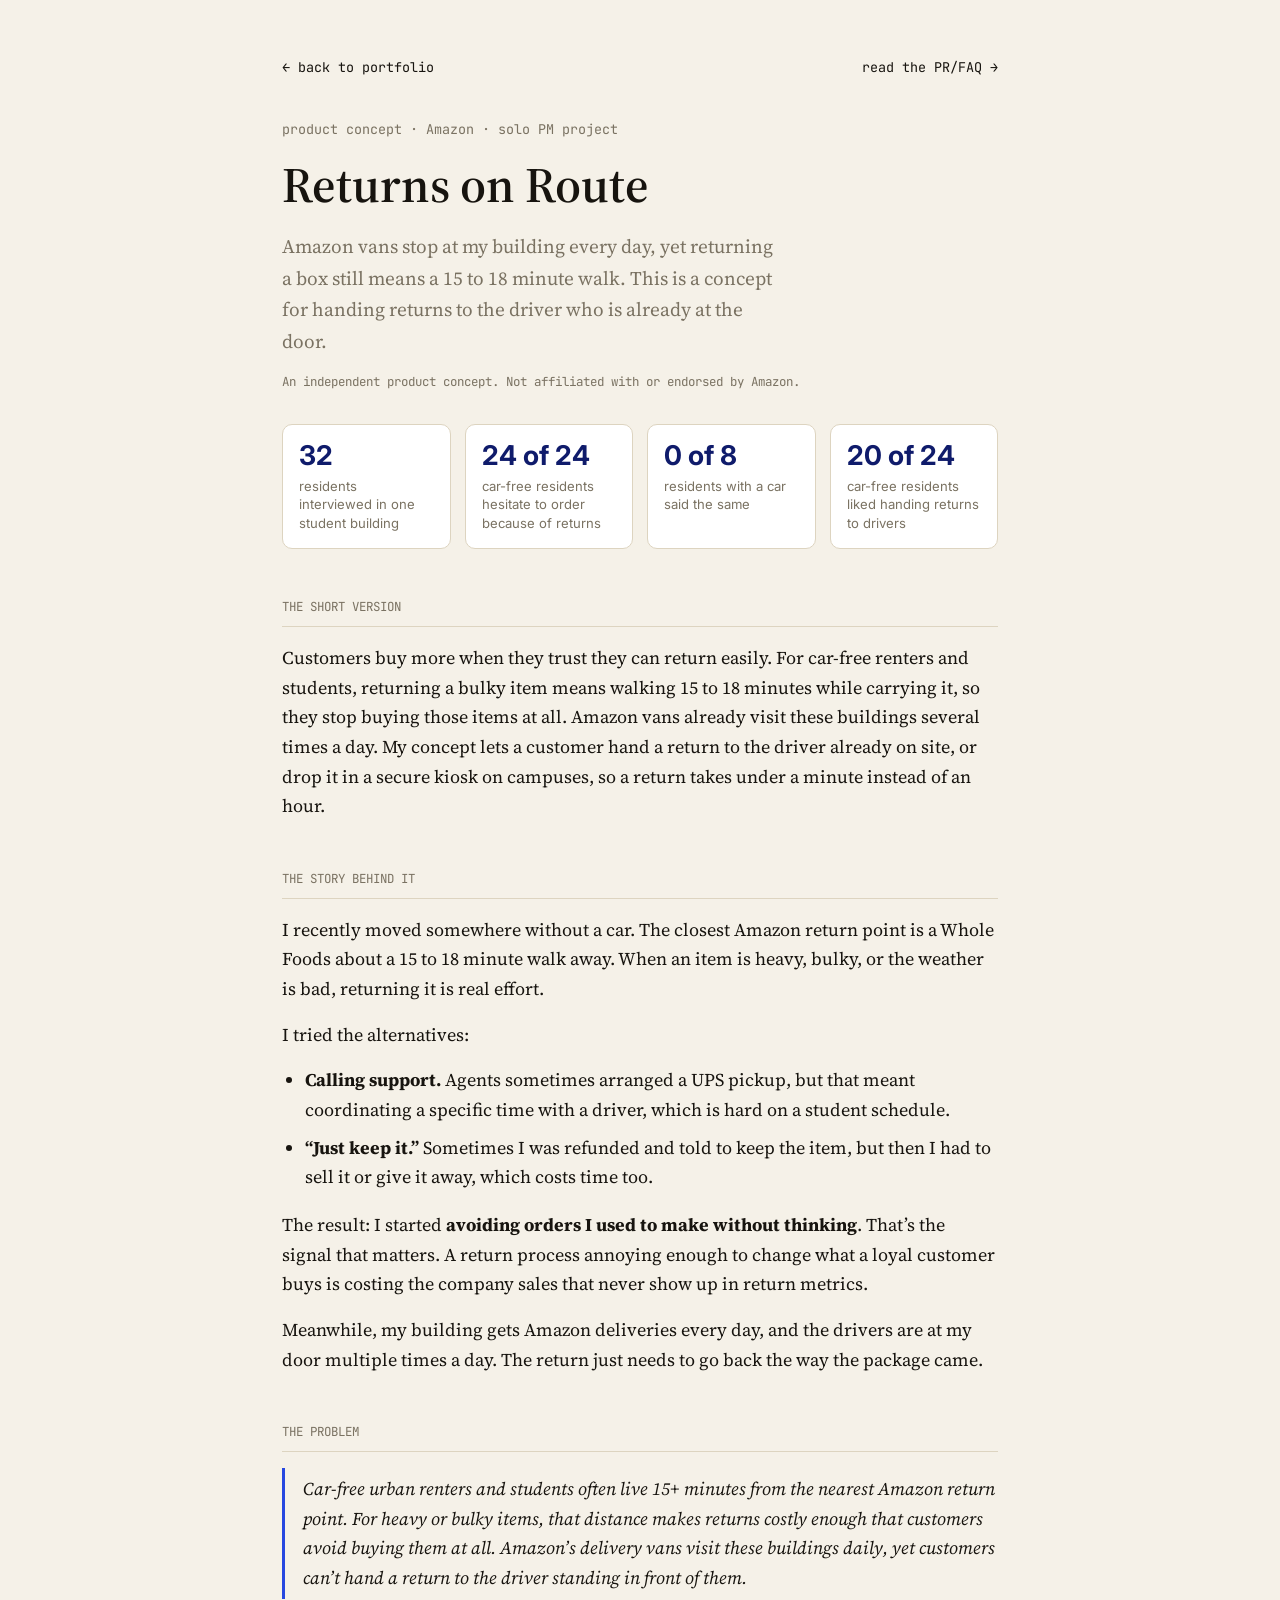
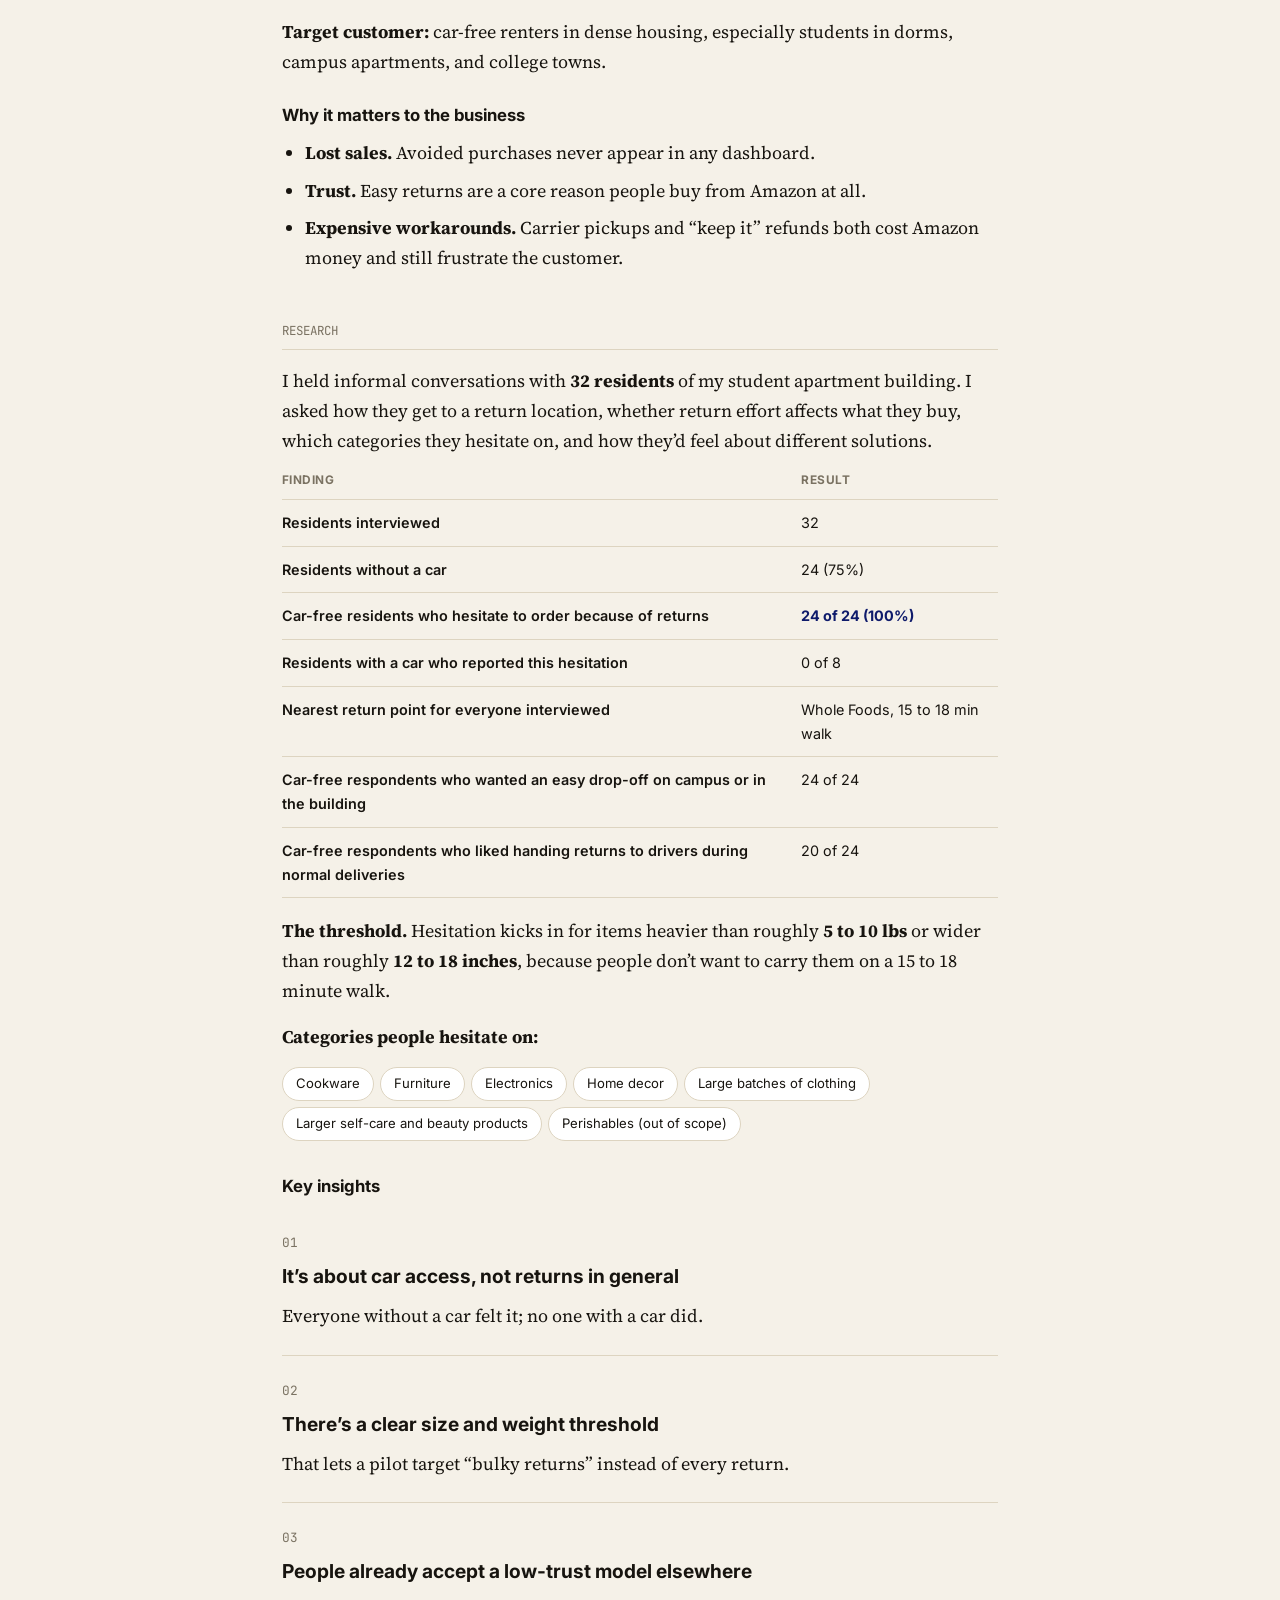
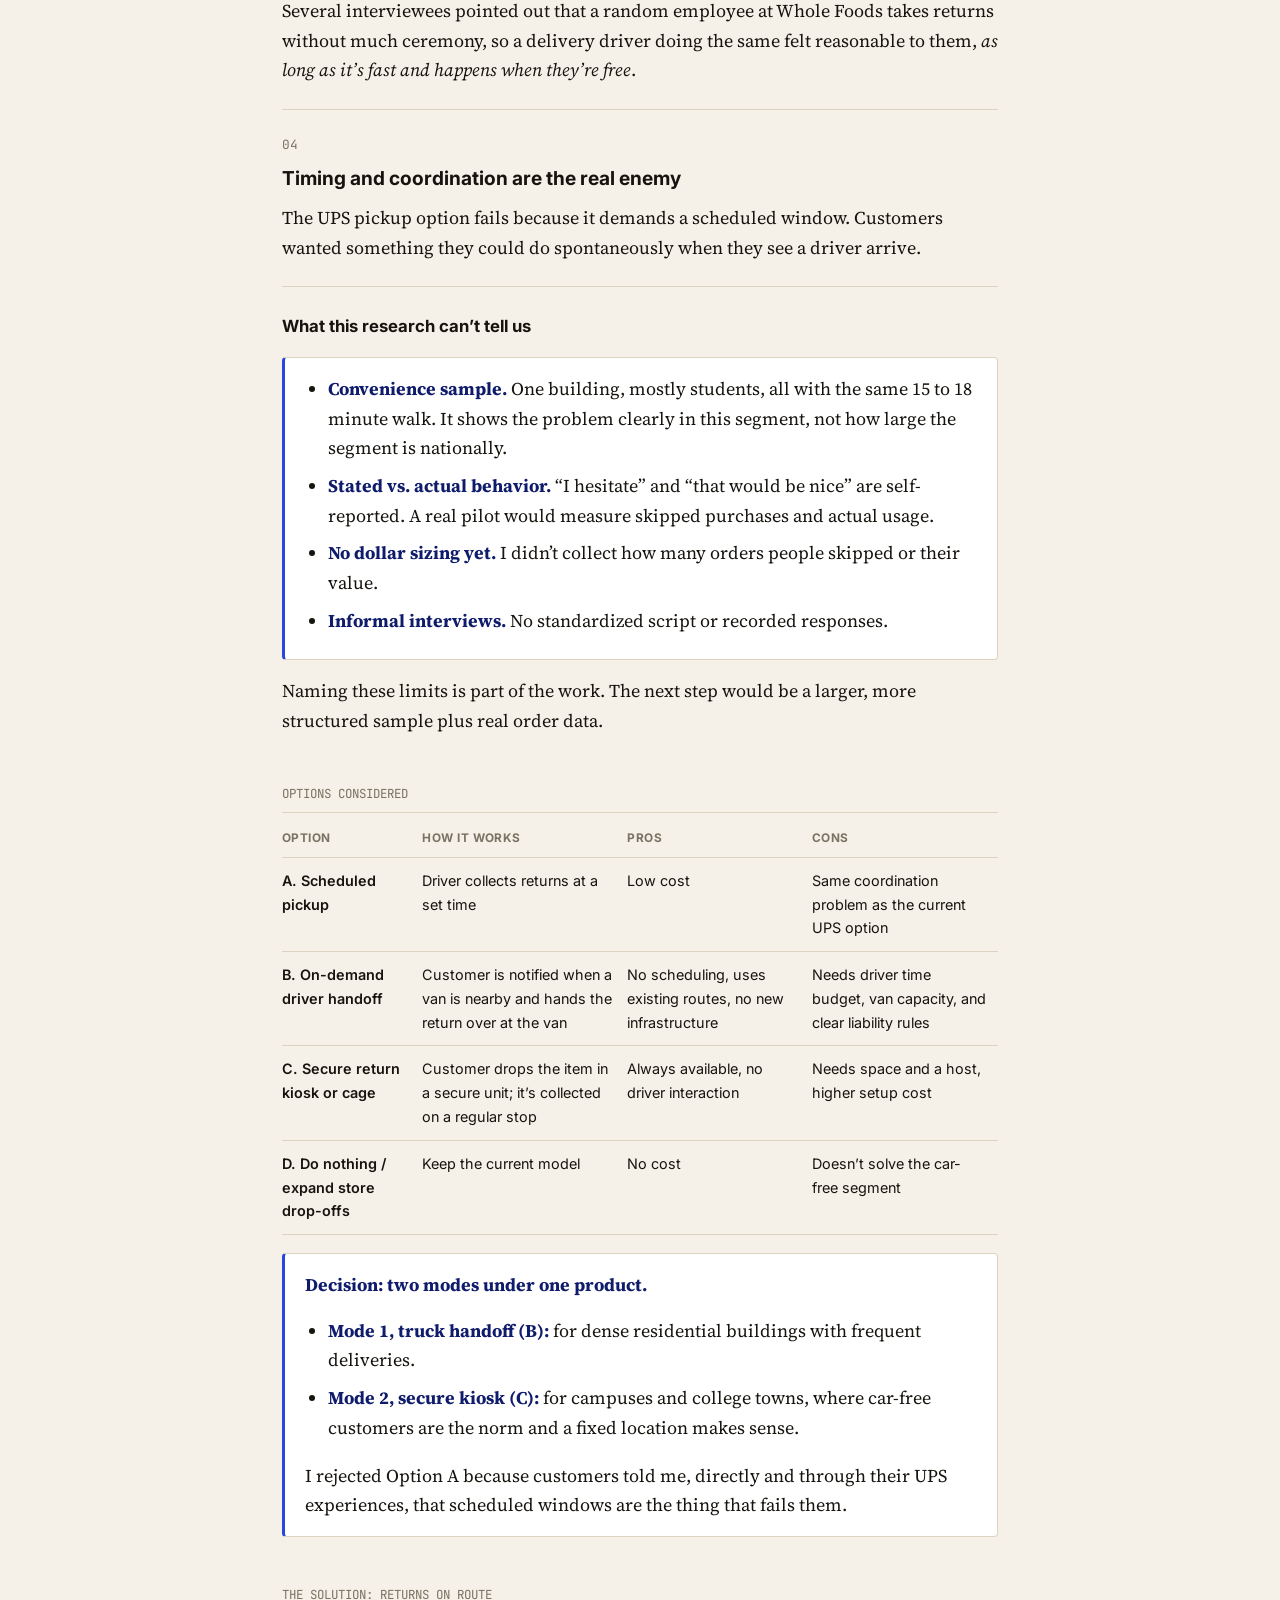
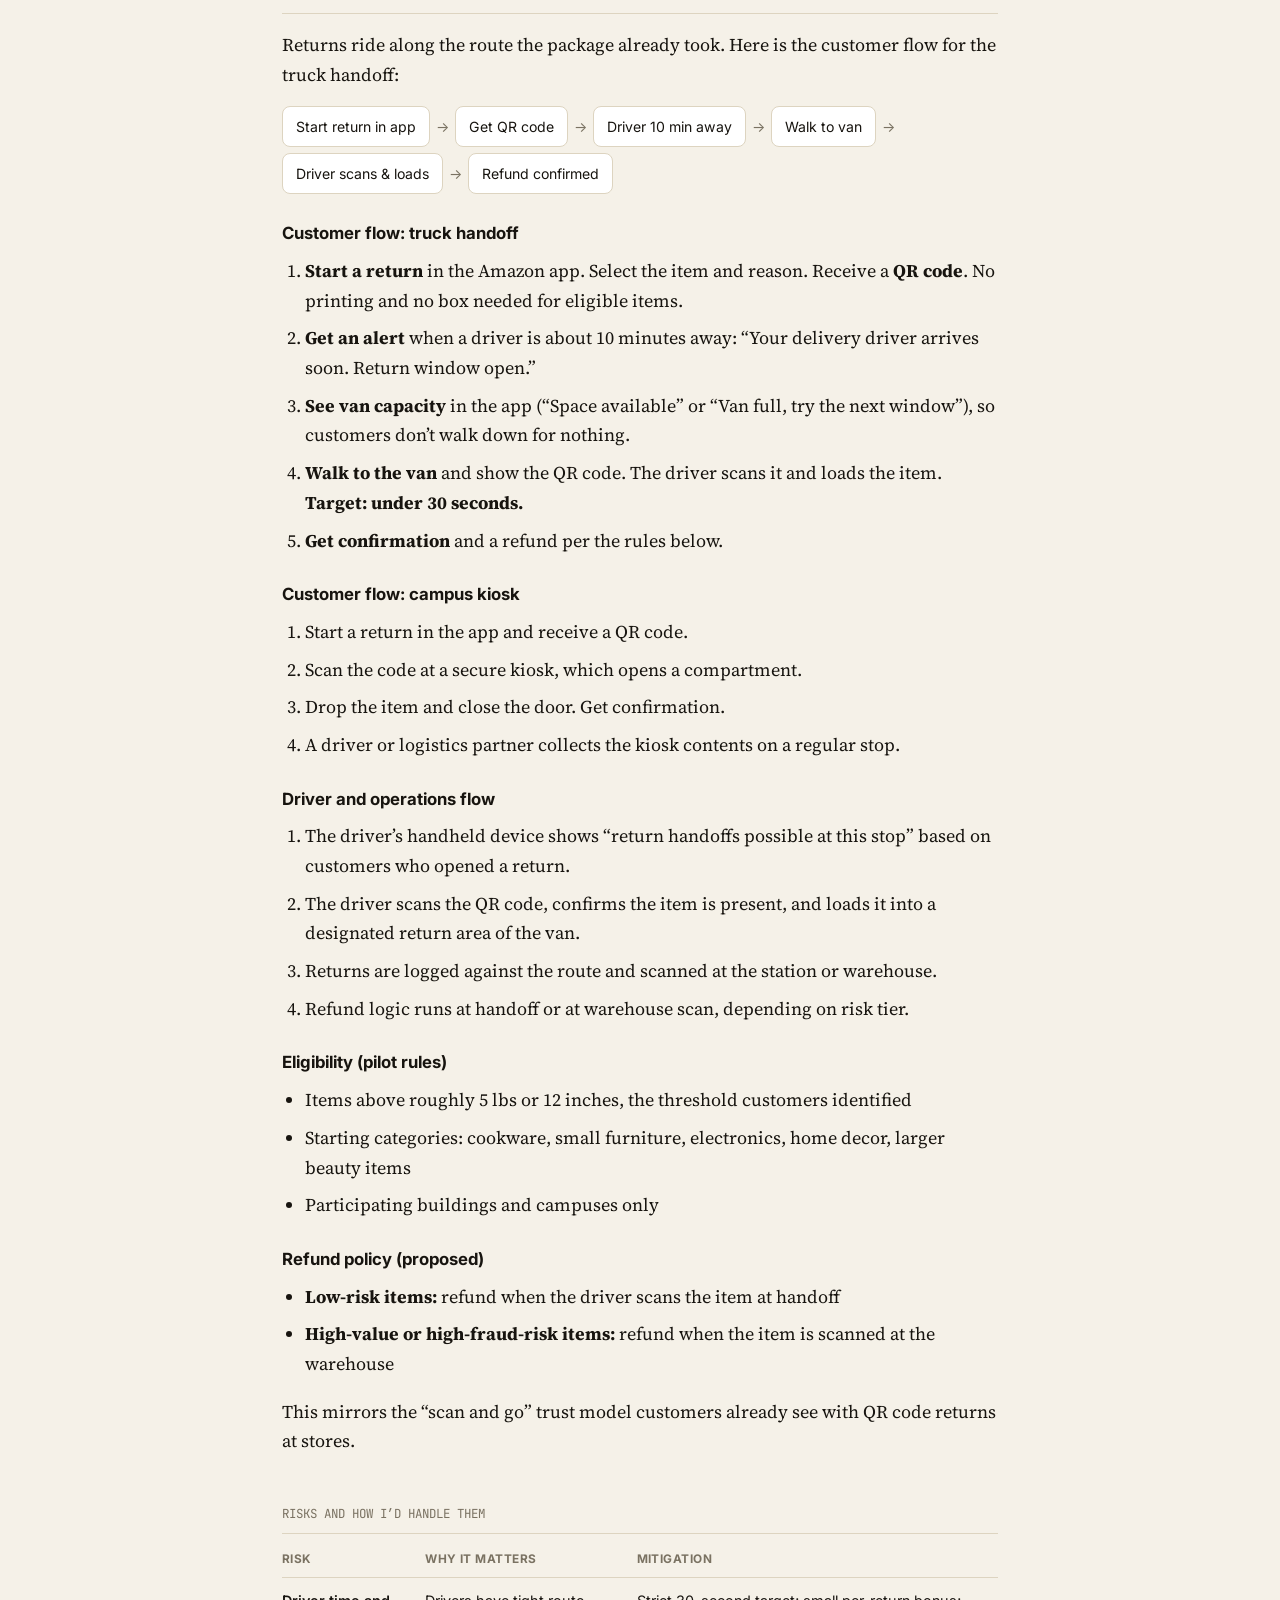
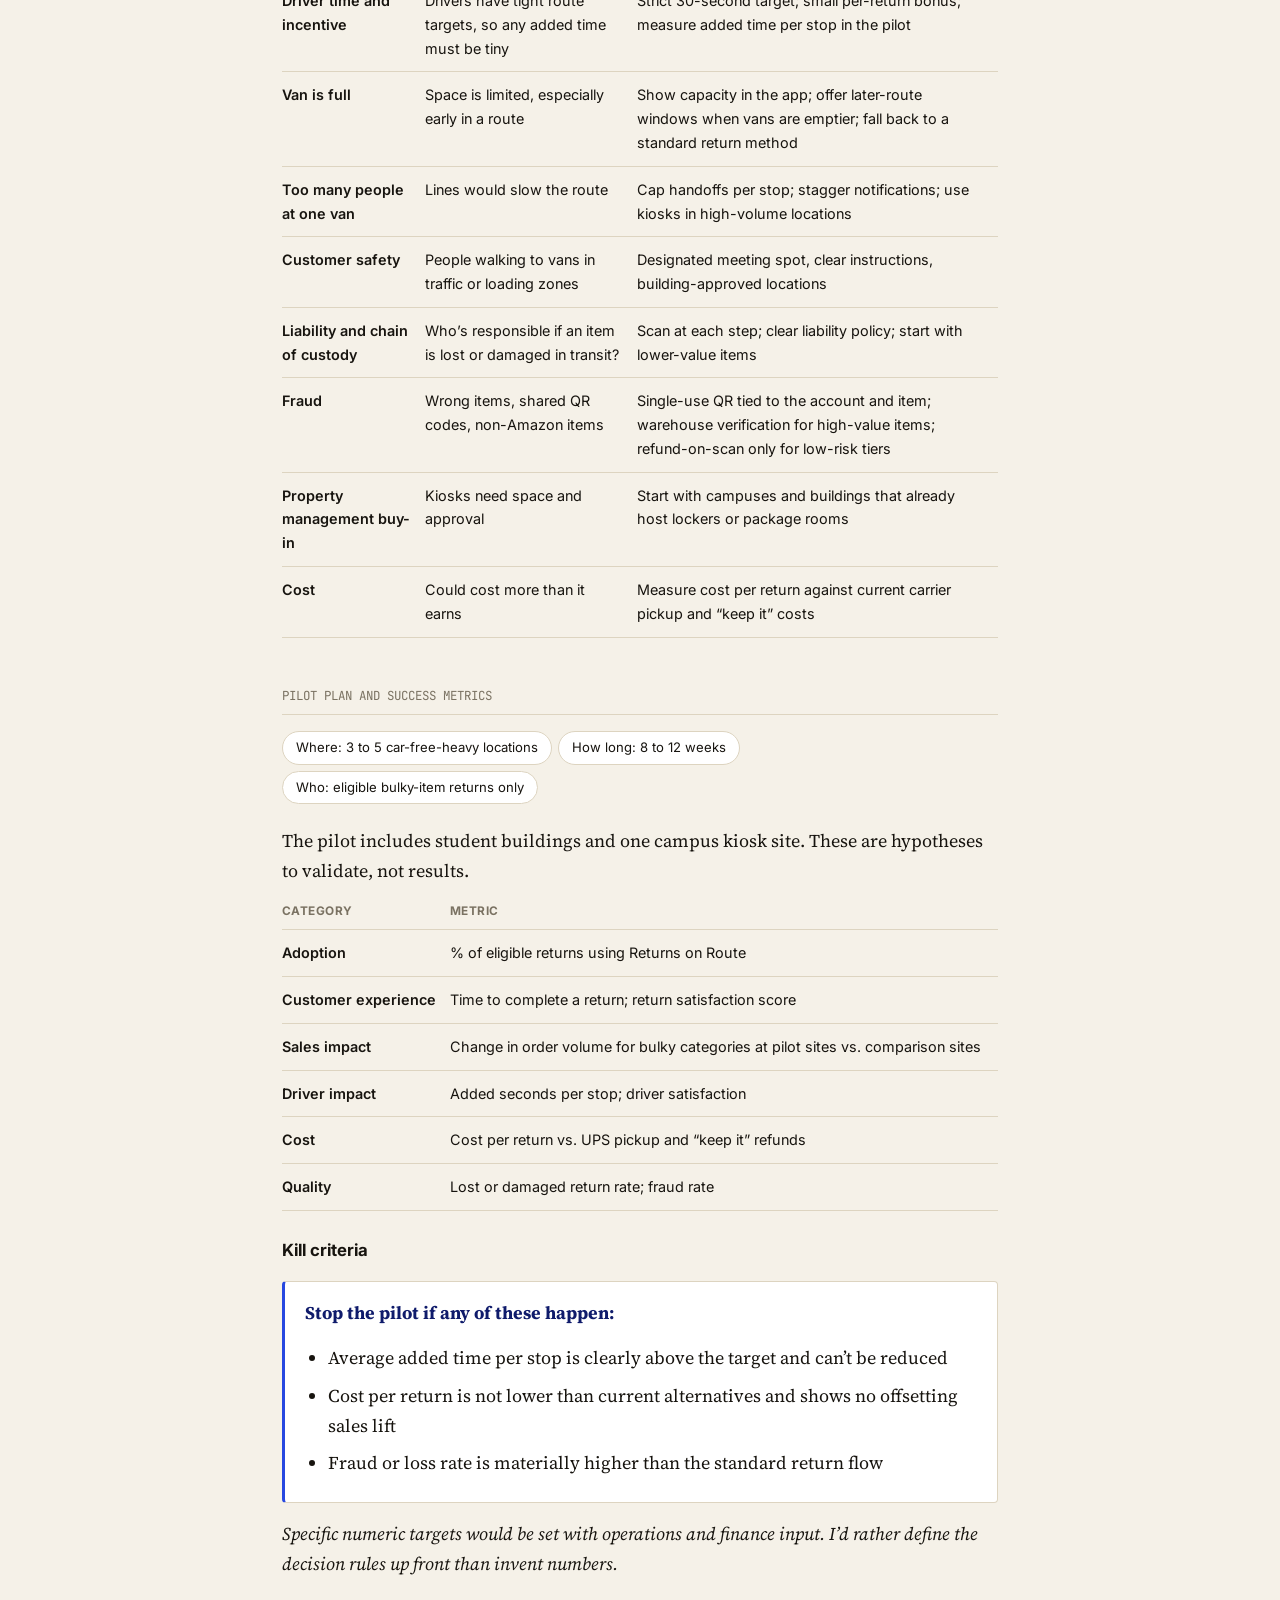
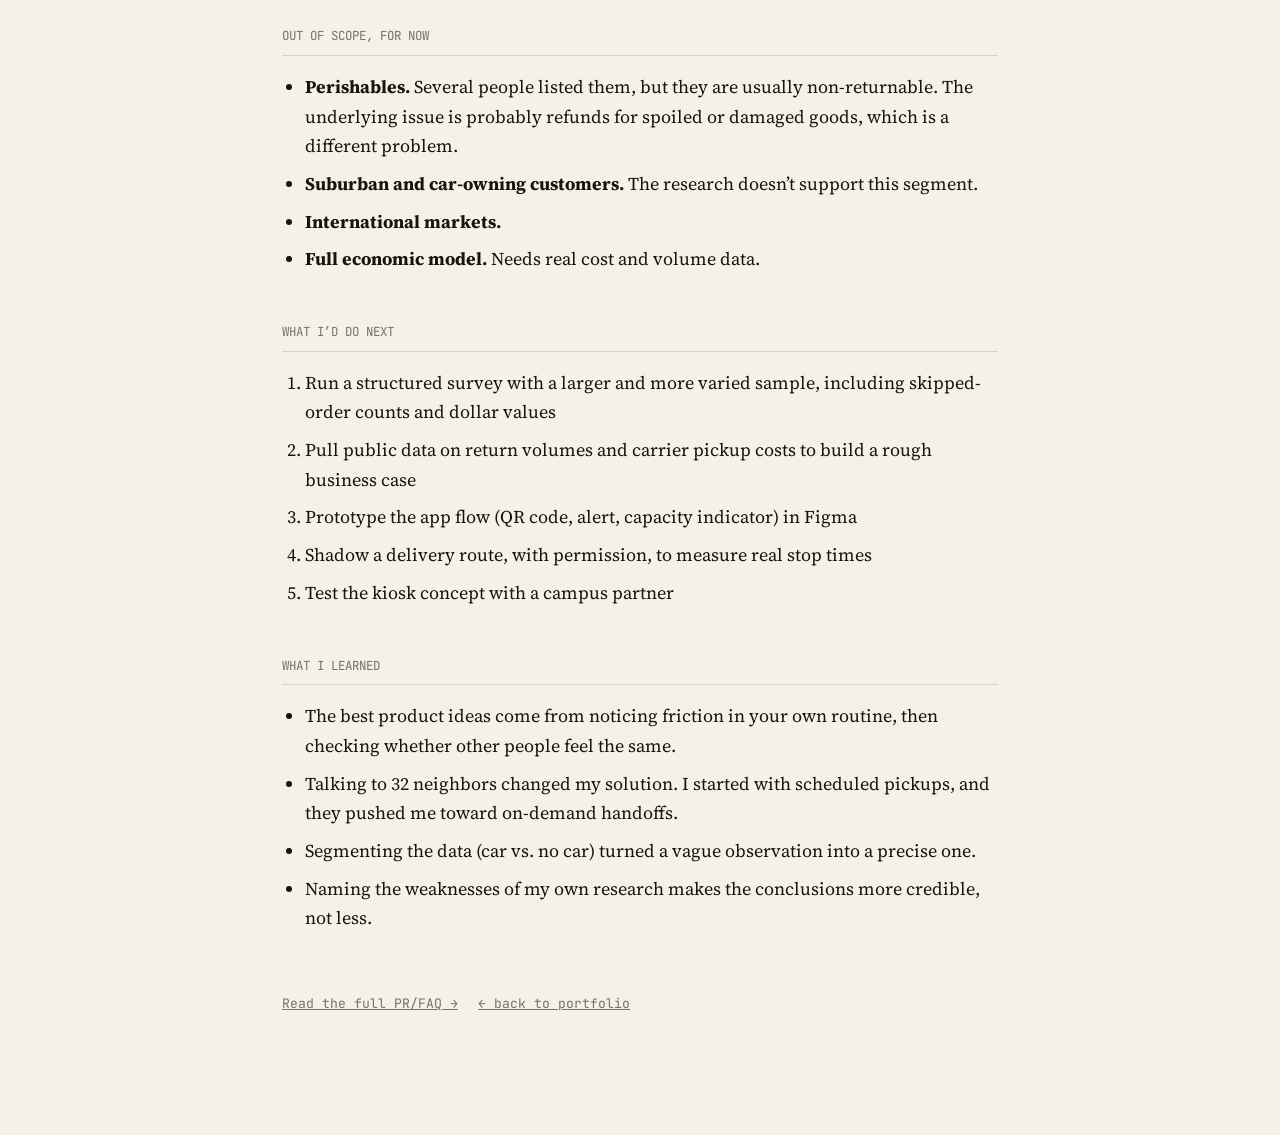
==== index.html @ 5aea7ad4 "Add files via upload" ====
<!DOCTYPE html><html lang="en"><head><meta charset="utf-8">
<meta name="viewport" content="width=device-width, initial-scale=1">
<title>Returns on Route: an Amazon product concept</title>
<meta name="description" content="A product concept: let car-free renters hand returns to the Amazon driver already at their building, or drop them in a campus kiosk.">
<link rel="preconnect" href="https://fonts.googleapis.com"><link rel="preconnect" href="https://fonts.gstatic.com" crossorigin>
<link href="https://fonts.googleapis.com/css2?family=Source+Serif+4:wght@400;600&family=Inter:wght@400;600;700&family=JetBrains+Mono:wght@400;500&display=swap" rel="stylesheet">
<link rel="stylesheet" href="styles.css">
</head><body><div class="wrap">

<nav class="top"><a href="https://sahithiyakkali.github.io/myportfolio/" target="_blank">← back to portfolio</a><a href="pr-faq.html">read the PR/FAQ →</a></nav>

<p class="role">product concept · Amazon · solo PM project</p>
<h1>Returns on Route</h1>
<p class="lede">Amazon vans stop at my building every day, yet returning a box still means a 15 to 18 minute walk. This is a concept for handing returns to the driver who is already at the door.</p>
<p class="note">An independent product concept. Not affiliated with or endorsed by Amazon.</p>

<div class="stats">
<div><b>32</b><span>residents interviewed in one student building</span></div>
<div><b>24 of 24</b><span>car-free residents hesitate to order because of returns</span></div>
<div><b>0 of 8</b><span>residents with a car said the same</span></div>
<div><b>20 of 24</b><span>car-free residents liked handing returns to drivers</span></div>
</div>

<p class="loglabel">The short version</p>
<p>Customers buy more when they trust they can return easily. For car-free renters and students, returning a bulky item means walking 15 to 18 minutes while carrying it, so they stop buying those items at all. Amazon vans already visit these buildings several times a day. My concept lets a customer hand a return to the driver already on site, or drop it in a secure kiosk on campuses, so a return takes under a minute instead of an hour.</p>

<p class="loglabel">The story behind it</p>
<p>I recently moved somewhere without a car. The closest Amazon return point is a Whole Foods about a 15 to 18 minute walk away. When an item is heavy, bulky, or the weather is bad, returning it is real effort.</p>
<p>I tried the alternatives:</p>
<ul>
<li><b>Calling support.</b> Agents sometimes arranged a UPS pickup, but that meant coordinating a specific time with a driver, which is hard on a student schedule.</li>
<li><b>“Just keep it.”</b> Sometimes I was refunded and told to keep the item, but then I had to sell it or give it away, which costs time too.</li>
</ul>
<p>The result: I started <b>avoiding orders I used to make without thinking</b>. That’s the signal that matters. A return process annoying enough to change what a loyal customer buys is costing the company sales that never show up in return metrics.</p>
<p>Meanwhile, my building gets Amazon deliveries every day, and the drivers are at my door multiple times a day. The return just needs to go back the way the package came.</p>

<p class="loglabel">The problem</p>
<blockquote>Car-free urban renters and students often live 15+ minutes from the nearest Amazon return point. For heavy or bulky items, that distance makes returns costly enough that customers avoid buying them at all. Amazon’s delivery vans visit these buildings daily, yet customers can’t hand a return to the driver standing in front of them.</blockquote>
<p><b>Target customer:</b> car-free renters in dense housing, especially students in dorms, campus apartments, and college towns.</p>
<h2 class="sub">Why it matters to the business</h2>
<ul>
<li><b>Lost sales.</b> Avoided purchases never appear in any dashboard.</li>
<li><b>Trust.</b> Easy returns are a core reason people buy from Amazon at all.</li>
<li><b>Expensive workarounds.</b> Carrier pickups and “keep it” refunds both cost Amazon money and still frustrate the customer.</li>
</ul>

<p class="loglabel">Research</p>
<p>I held informal conversations with <b>32 residents</b> of my student apartment building. I asked how they get to a return location, whether return effort affects what they buy, which categories they hesitate on, and how they’d feel about different solutions.</p>
<div class="tblwrap"><table class="tbl">
<tr><th>Finding</th><th>Result</th></tr>
<tr><td>Residents interviewed</td><td>32</td></tr>
<tr><td>Residents without a car</td><td>24 (75%)</td></tr>
<tr><td>Car-free residents who hesitate to order because of returns</td><td class="hl">24 of 24 (100%)</td></tr>
<tr><td>Residents with a car who reported this hesitation</td><td>0 of 8</td></tr>
<tr><td>Nearest return point for everyone interviewed</td><td>Whole Foods, 15 to 18 min walk</td></tr>
<tr><td>Car-free respondents who wanted an easy drop-off on campus or in the building</td><td>24 of 24</td></tr>
<tr><td>Car-free respondents who liked handing returns to drivers during normal deliveries</td><td>20 of 24</td></tr>
</table></div>
<p><b>The threshold.</b> Hesitation kicks in for items heavier than roughly <b>5 to 10 lbs</b> or wider than roughly <b>12 to 18 inches</b>, because people don’t want to carry them on a 15 to 18 minute walk.</p>
<p><b>Categories people hesitate on:</b></p>
<p><span class="pill">Cookware</span><span class="pill">Furniture</span><span class="pill">Electronics</span><span class="pill">Home decor</span><span class="pill">Large batches of clothing</span><span class="pill">Larger self-care and beauty products</span><span class="pill">Perishables (out of scope)</span></p>

<h2 class="sub">Key insights</h2>
<div class="entry"><div class="meta">01</div><h3>It’s about car access, not returns in general</h3><p>Everyone without a car felt it; no one with a car did.</p></div>
<div class="entry"><div class="meta">02</div><h3>There’s a clear size and weight threshold</h3><p>That lets a pilot target “bulky returns” instead of every return.</p></div>
<div class="entry"><div class="meta">03</div><h3>People already accept a low-trust model elsewhere</h3><p>Several interviewees pointed out that a random employee at Whole Foods takes returns without much ceremony, so a delivery driver doing the same felt reasonable to them, <em>as long as it’s fast and happens when they’re free</em>.</p></div>
<div class="entry"><div class="meta">04</div><h3>Timing and coordination are the real enemy</h3><p>The UPS pickup option fails because it demands a scheduled window. Customers wanted something they could do spontaneously when they see a driver arrive.</p></div>

<h2 class="sub">What this research can’t tell us</h2>
<div class="decision"><ul>
<li><b>Convenience sample.</b> One building, mostly students, all with the same 15 to 18 minute walk. It shows the problem clearly in this segment, not how large the segment is nationally.</li>
<li><b>Stated vs. actual behavior.</b> “I hesitate” and “that would be nice” are self-reported. A real pilot would measure skipped purchases and actual usage.</li>
<li><b>No dollar sizing yet.</b> I didn’t collect how many orders people skipped or their value.</li>
<li><b>Informal interviews.</b> No standardized script or recorded responses.</li>
</ul></div>
<p>Naming these limits is part of the work. The next step would be a larger, more structured sample plus real order data.</p>

<p class="loglabel">Options considered</p>
<div class="tblwrap"><table class="tbl">
<tr><th>Option</th><th>How it works</th><th>Pros</th><th>Cons</th></tr>
<tr><td>A. Scheduled pickup</td><td>Driver collects returns at a set time</td><td>Low cost</td><td>Same coordination problem as the current UPS option</td></tr>
<tr><td>B. On-demand driver handoff</td><td>Customer is notified when a van is nearby and hands the return over at the van</td><td>No scheduling, uses existing routes, no new infrastructure</td><td>Needs driver time budget, van capacity, and clear liability rules</td></tr>
<tr><td>C. Secure return kiosk or cage</td><td>Customer drops the item in a secure unit; it’s collected on a regular stop</td><td>Always available, no driver interaction</td><td>Needs space and a host, higher setup cost</td></tr>
<tr><td>D. Do nothing / expand store drop-offs</td><td>Keep the current model</td><td>No cost</td><td>Doesn’t solve the car-free segment</td></tr>
</table></div>
<div class="decision"><p><b>Decision: two modes under one product.</b></p>
<ul>
<li><b>Mode 1, truck handoff (B):</b> for dense residential buildings with frequent deliveries.</li>
<li><b>Mode 2, secure kiosk (C):</b> for campuses and college towns, where car-free customers are the norm and a fixed location makes sense.</li>
</ul>
<p>I rejected Option A because customers told me, directly and through their UPS experiences, that scheduled windows are the thing that fails them.</p></div>

<p class="loglabel">The solution: Returns on Route</p>
<p>Returns ride along the route the package already took. Here is the customer flow for the truck handoff:</p>
<div class="flow"><span>Start return in app</span><i>→</i><span>Get QR code</span><i>→</i><span>Driver 10 min away</span><i>→</i><span>Walk to van</span><i>→</i><span>Driver scans &amp; loads</span><i>→</i><span>Refund confirmed</span></div>

<h2 class="sub">Customer flow: truck handoff</h2>
<ol>
<li><b>Start a return</b> in the Amazon app. Select the item and reason. Receive a <b>QR code</b>. No printing and no box needed for eligible items.</li>
<li><b>Get an alert</b> when a driver is about 10 minutes away: “Your delivery driver arrives soon. Return window open.”</li>
<li><b>See van capacity</b> in the app (“Space available” or “Van full, try the next window”), so customers don’t walk down for nothing.</li>
<li><b>Walk to the van</b> and show the QR code. The driver scans it and loads the item. <b>Target: under 30 seconds.</b></li>
<li><b>Get confirmation</b> and a refund per the rules below.</li>
</ol>

<h2 class="sub">Customer flow: campus kiosk</h2>
<ol>
<li>Start a return in the app and receive a QR code.</li>
<li>Scan the code at a secure kiosk, which opens a compartment.</li>
<li>Drop the item and close the door. Get confirmation.</li>
<li>A driver or logistics partner collects the kiosk contents on a regular stop.</li>
</ol>

<h2 class="sub">Driver and operations flow</h2>
<ol>
<li>The driver’s handheld device shows “return handoffs possible at this stop” based on customers who opened a return.</li>
<li>The driver scans the QR code, confirms the item is present, and loads it into a designated return area of the van.</li>
<li>Returns are logged against the route and scanned at the station or warehouse.</li>
<li>Refund logic runs at handoff or at warehouse scan, depending on risk tier.</li>
</ol>

<h2 class="sub">Eligibility (pilot rules)</h2>
<ul>
<li>Items above roughly 5 lbs or 12 inches, the threshold customers identified</li>
<li>Starting categories: cookware, small furniture, electronics, home decor, larger beauty items</li>
<li>Participating buildings and campuses only</li>
</ul>

<h2 class="sub">Refund policy (proposed)</h2>
<ul>
<li><b>Low-risk items:</b> refund when the driver scans the item at handoff</li>
<li><b>High-value or high-fraud-risk items:</b> refund when the item is scanned at the warehouse</li>
</ul>
<p>This mirrors the “scan and go” trust model customers already see with QR code returns at stores.</p>

<p class="loglabel">Risks and how I’d handle them</p>
<div class="tblwrap"><table class="tbl">
<tr><th>Risk</th><th>Why it matters</th><th>Mitigation</th></tr>
<tr><td>Driver time and incentive</td><td>Drivers have tight route targets, so any added time must be tiny</td><td>Strict 30-second target; small per-return bonus; measure added time per stop in the pilot</td></tr>
<tr><td>Van is full</td><td>Space is limited, especially early in a route</td><td>Show capacity in the app; offer later-route windows when vans are emptier; fall back to a standard return method</td></tr>
<tr><td>Too many people at one van</td><td>Lines would slow the route</td><td>Cap handoffs per stop; stagger notifications; use kiosks in high-volume locations</td></tr>
<tr><td>Customer safety</td><td>People walking to vans in traffic or loading zones</td><td>Designated meeting spot, clear instructions, building-approved locations</td></tr>
<tr><td>Liability and chain of custody</td><td>Who’s responsible if an item is lost or damaged in transit?</td><td>Scan at each step; clear liability policy; start with lower-value items</td></tr>
<tr><td>Fraud</td><td>Wrong items, shared QR codes, non-Amazon items</td><td>Single-use QR tied to the account and item; warehouse verification for high-value items; refund-on-scan only for low-risk tiers</td></tr>
<tr><td>Property management buy-in</td><td>Kiosks need space and approval</td><td>Start with campuses and buildings that already host lockers or package rooms</td></tr>
<tr><td>Cost</td><td>Could cost more than it earns</td><td>Measure cost per return against current carrier pickup and “keep it” costs</td></tr>
</table></div>

<p class="loglabel">Pilot plan and success metrics</p>
<p><span class="pill">Where: 3 to 5 car-free-heavy locations</span><span class="pill">How long: 8 to 12 weeks</span><span class="pill">Who: eligible bulky-item returns only</span></p>
<p>The pilot includes student buildings and one campus kiosk site. These are hypotheses to validate, not results.</p>
<div class="tblwrap"><table class="tbl">
<tr><th>Category</th><th>Metric</th></tr>
<tr><td>Adoption</td><td>% of eligible returns using Returns on Route</td></tr>
<tr><td>Customer experience</td><td>Time to complete a return; return satisfaction score</td></tr>
<tr><td>Sales impact</td><td>Change in order volume for bulky categories at pilot sites vs. comparison sites</td></tr>
<tr><td>Driver impact</td><td>Added seconds per stop; driver satisfaction</td></tr>
<tr><td>Cost</td><td>Cost per return vs. UPS pickup and “keep it” refunds</td></tr>
<tr><td>Quality</td><td>Lost or damaged return rate; fraud rate</td></tr>
</table></div>
<h2 class="sub">Kill criteria</h2>
<div class="decision"><p><b>Stop the pilot if any of these happen:</b></p>
<ul>
<li>Average added time per stop is clearly above the target and can’t be reduced</li>
<li>Cost per return is not lower than current alternatives and shows no offsetting sales lift</li>
<li>Fraud or loss rate is materially higher than the standard return flow</li>
</ul></div>
<p><em>Specific numeric targets would be set with operations and finance input. I’d rather define the decision rules up front than invent numbers.</em></p>

<p class="loglabel">Out of scope, for now</p>
<ul>
<li><b>Perishables.</b> Several people listed them, but they are usually non-returnable. The underlying issue is probably refunds for spoiled or damaged goods, which is a different problem.</li>
<li><b>Suburban and car-owning customers.</b> The research doesn’t support this segment.</li>
<li><b>International markets.</b></li>
<li><b>Full economic model.</b> Needs real cost and volume data.</li>
</ul>

<p class="loglabel">What I’d do next</p>
<ol>
<li>Run a structured survey with a larger and more varied sample, including skipped-order counts and dollar values</li>
<li>Pull public data on return volumes and carrier pickup costs to build a rough business case</li>
<li>Prototype the app flow (QR code, alert, capacity indicator) in Figma</li>
<li>Shadow a delivery route, with permission, to measure real stop times</li>
<li>Test the kiosk concept with a campus partner</li>
</ol>

<p class="loglabel">What I learned</p>
<ul>
<li>The best product ideas come from noticing friction in your own routine, then checking whether other people feel the same.</li>
<li>Talking to 32 neighbors changed my solution. I started with scheduled pickups, and they pushed me toward on-demand handoffs.</li>
<li>Segmenting the data (car vs. no car) turned a vague observation into a precise one.</li>
<li>Naming the weaknesses of my own research makes the conclusions more credible, not less.</li>
</ul>

<footer><a href="pr-faq.html">Read the full PR/FAQ →</a><a href="https://sahithiyakkali.github.io/myportfolio/" target="_blank">← back to portfolio</a></footer>
</div></body></html>
---- styles.css ----
:root{
  --paper:#F5F1E8; --ink:#17140F; --mute:#7A7262; --line:#DDD4C0;
  --cobalt:#2748E0; --cobalt-ink:#0F1B6B; --card:#FFFFFF;
  --mono:'JetBrains Mono',monospace; --serif:'Source Serif 4',Georgia,serif; --sans:'Inter',system-ui,sans-serif;
}
*{box-sizing:border-box}
body{margin:0;background:var(--paper);color:var(--ink);font:400 18px/1.65 var(--serif)}
a{color:var(--cobalt-ink)}
a:focus-visible{outline:3px solid var(--cobalt);outline-offset:2px}
.wrap{max-width:760px;margin:0 auto;padding:56px 22px 120px}
p{margin:0 0 16px}
nav.top{display:flex;justify-content:space-between;align-items:baseline;font-family:var(--mono);font-size:.84rem;margin-bottom:40px;gap:16px;flex-wrap:wrap}
nav.top a{color:var(--ink);text-decoration:none}
nav.top a:hover{color:var(--cobalt)}
.role{font-family:var(--mono);font-size:.84rem;color:var(--mute);margin:0 0 18px}
h1{font-size:clamp(2.2rem,6vw,3.1rem);line-height:1.1;margin:0 0 18px;font-weight:600;max-width:17ch}
.lede{font-size:1.2rem;color:var(--mute);max-width:50ch;margin:0 0 14px}
.note{font-family:var(--mono);font-size:.78rem;color:var(--mute);margin:0 0 32px}
.loglabel{font-family:var(--mono);font-size:.78rem;color:var(--mute);border-bottom:1px solid var(--line);padding-bottom:8px;margin:48px 0 16px;text-transform:uppercase}
h2.sub{font-family:var(--sans);font-size:1.05rem;font-weight:700;margin:26px 0 8px}

/* research stat strip */
.stats{display:grid;grid-template-columns:repeat(auto-fit,minmax(150px,1fr));gap:14px;margin:0 0 8px}
.stats div{background:var(--card);border:1px solid var(--line);border-radius:10px;padding:16px}
.stats b{display:block;font-family:var(--sans);font-size:1.7rem;color:var(--cobalt-ink);line-height:1.1;margin-bottom:6px}
.stats span{display:block;font-family:var(--sans);font-size:.82rem;color:var(--mute);line-height:1.4}

blockquote{margin:14px 0 18px;padding:6px 0 6px 18px;border-left:3px solid var(--cobalt);font-style:italic}
ul,ol{margin:0 0 18px;padding-left:1.3em}
li{margin-bottom:8px}

.entry{border-bottom:1px solid var(--line);padding:24px 0}
.entry:last-child{border-bottom:0}
.entry .meta{font-family:var(--mono);font-size:.8rem;color:var(--mute);margin-bottom:8px}
.entry h3{font-family:var(--sans);font-size:1.2rem;font-weight:700;margin:0 0 8px}
.entry p{margin:0}

.pill{display:inline-block;font-family:var(--sans);font-size:.82rem;background:var(--card);border:1px solid var(--line);border-radius:99px;padding:5px 13px;margin:0 6px 6px 0}

.tblwrap{overflow-x:auto;margin:10px 0 18px}
table.tbl{width:100%;min-width:520px;border-collapse:collapse;font-family:var(--sans);font-size:.9rem}
table.tbl th{text-align:left;font-size:.74rem;text-transform:uppercase;letter-spacing:.04em;color:var(--mute);padding:0 12px 8px 0;border-bottom:1px solid var(--line)}
table.tbl td{padding:11px 12px 11px 0;border-bottom:1px solid var(--line);vertical-align:top}
table.tbl td:first-child{font-weight:600}
table.tbl td.hl{color:var(--cobalt-ink);font-weight:700}

.flow{display:flex;align-items:center;gap:6px;flex-wrap:wrap;font-family:var(--sans);font-size:.88rem;margin:16px 0}
.flow span{background:var(--card);border:1px solid var(--line);border-radius:8px;padding:8px 13px}
.flow i{color:var(--mute);font-style:normal}

.decision{background:var(--card);border:1px solid var(--line);border-left:3px solid var(--cobalt);border-radius:4px;padding:16px 20px;margin:16px 0}
.decision p:last-child,.decision ul:last-child{margin-bottom:0}
.decision b{color:var(--cobalt-ink)}

/* PR/FAQ */
.pr{background:var(--card);border:1px solid var(--line);border-radius:10px;padding:28px 28px 12px;margin:10px 0 8px}
.pr h2{font-size:1.6rem;line-height:1.2;margin:0 0 10px;font-weight:600}
.pr h2.sub{font-size:1.05rem;line-height:1.3;margin:22px 0 8px}
.pr .deck{font-family:var(--sans);font-weight:600;font-size:1rem;margin:0 0 18px}
.qa{border-bottom:1px solid var(--line);padding:16px 0}
.qa:last-child{border-bottom:0}
.qa h4{font-family:var(--sans);font-size:1rem;margin:0 0 6px}
.qa p{margin:0 0 8px}
.qa p:last-child{margin-bottom:0}

footer{font-family:var(--mono);font-size:.82rem;color:var(--mute);margin-top:60px;display:flex;gap:20px;flex-wrap:wrap}
footer a{color:var(--mute)}
@media(max-width:560px){.pr{padding:20px 18px 6px}}
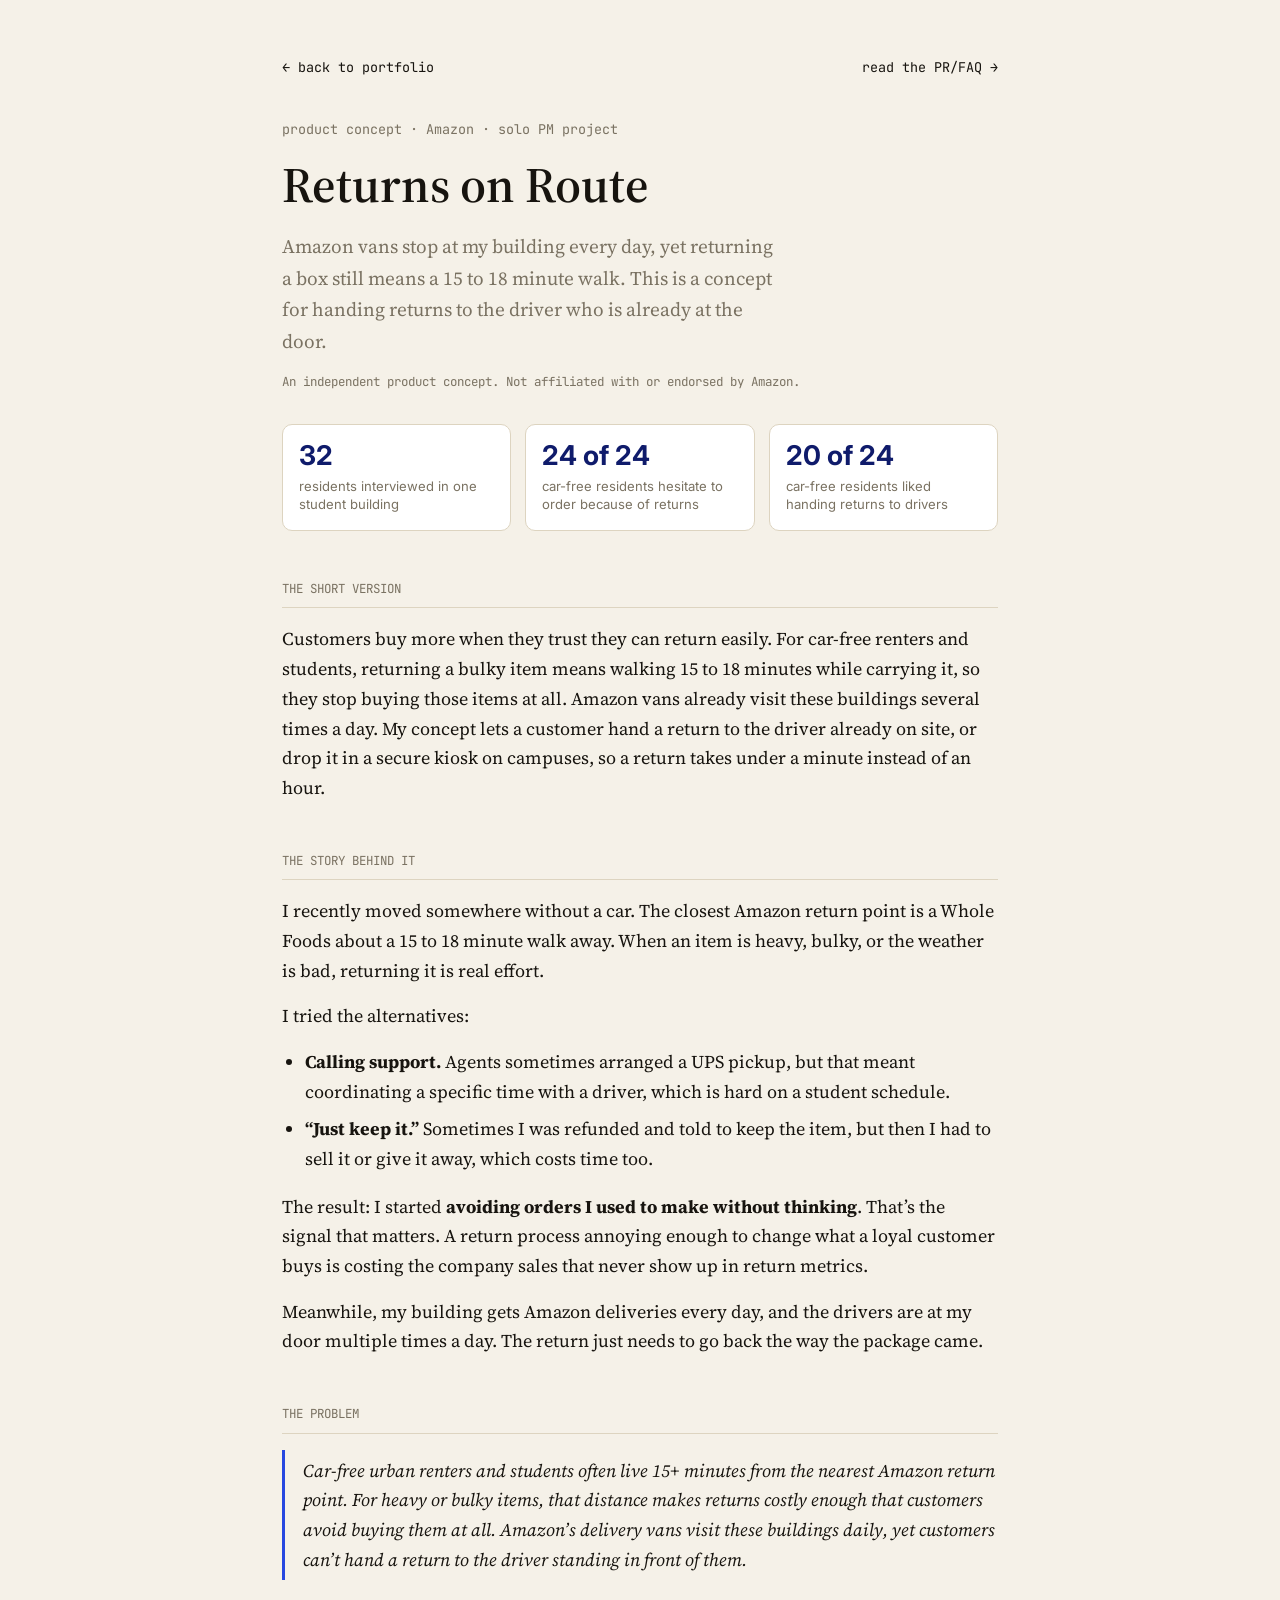
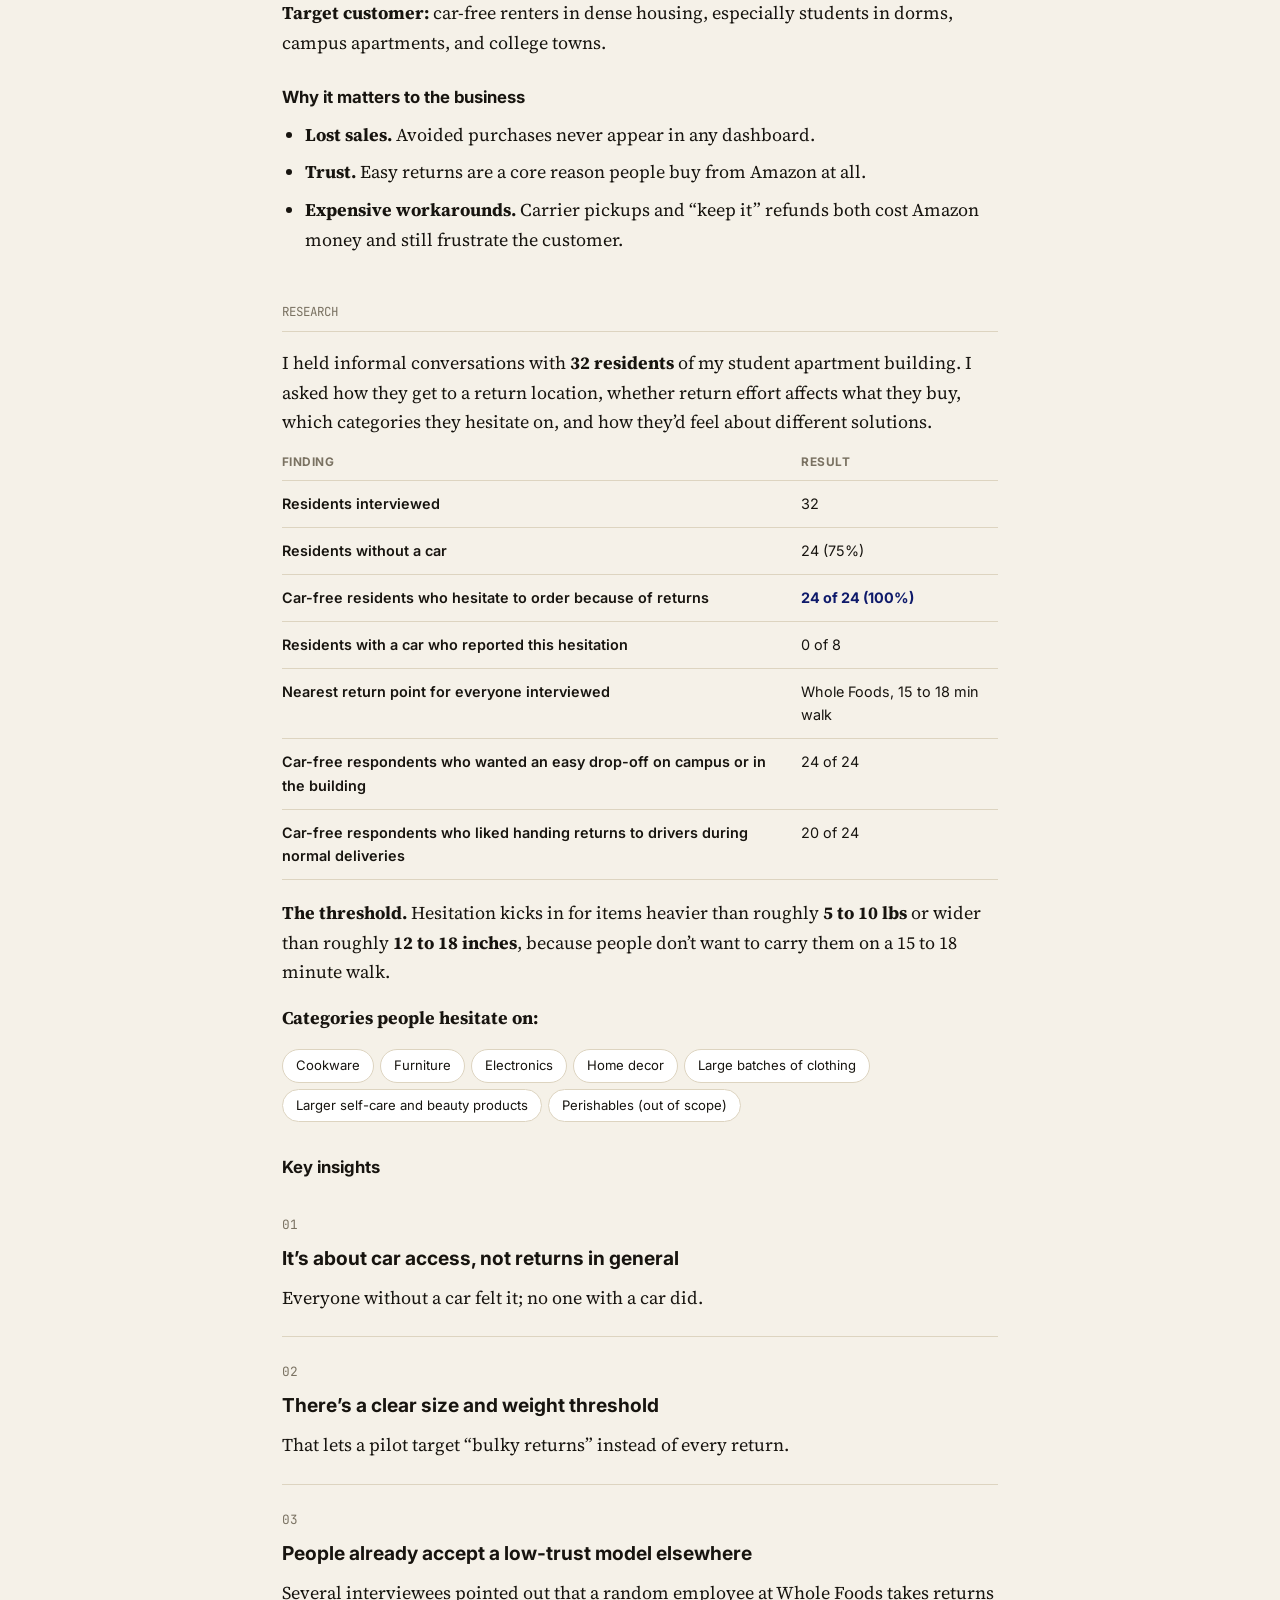
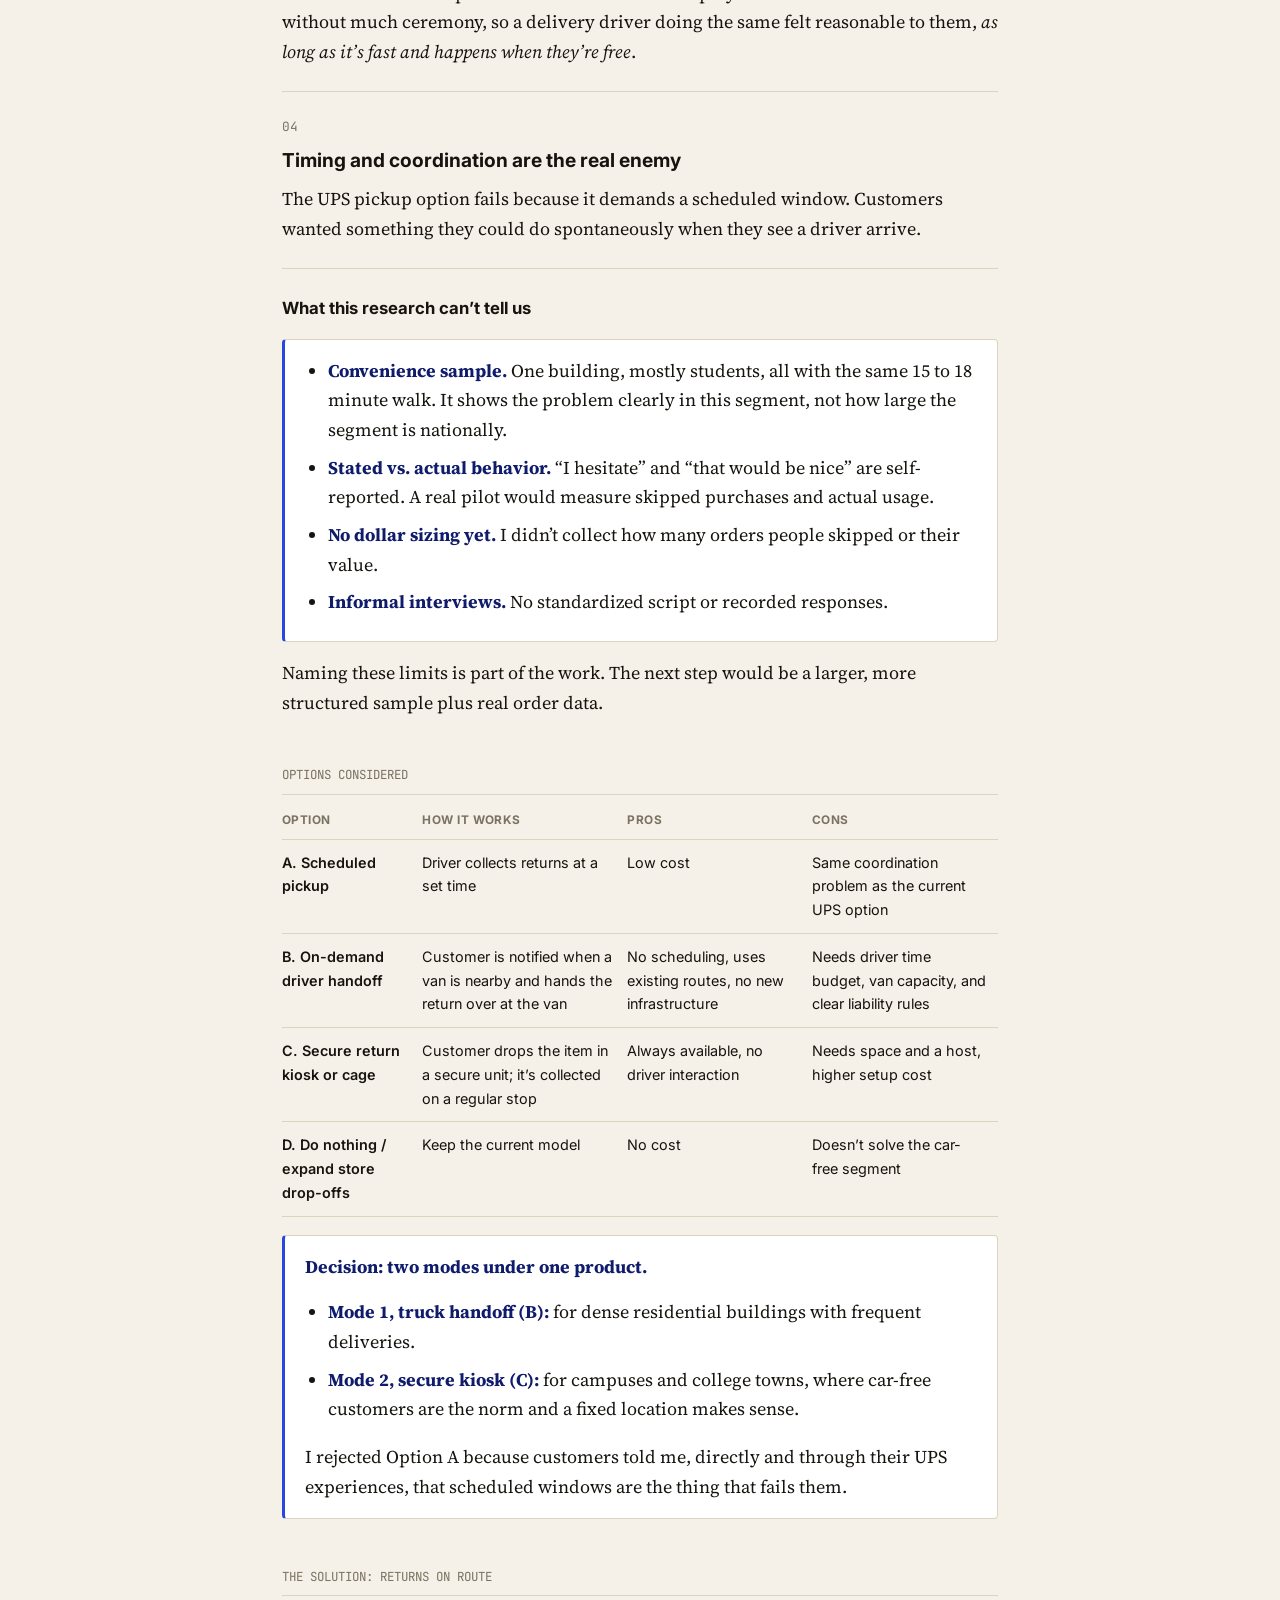
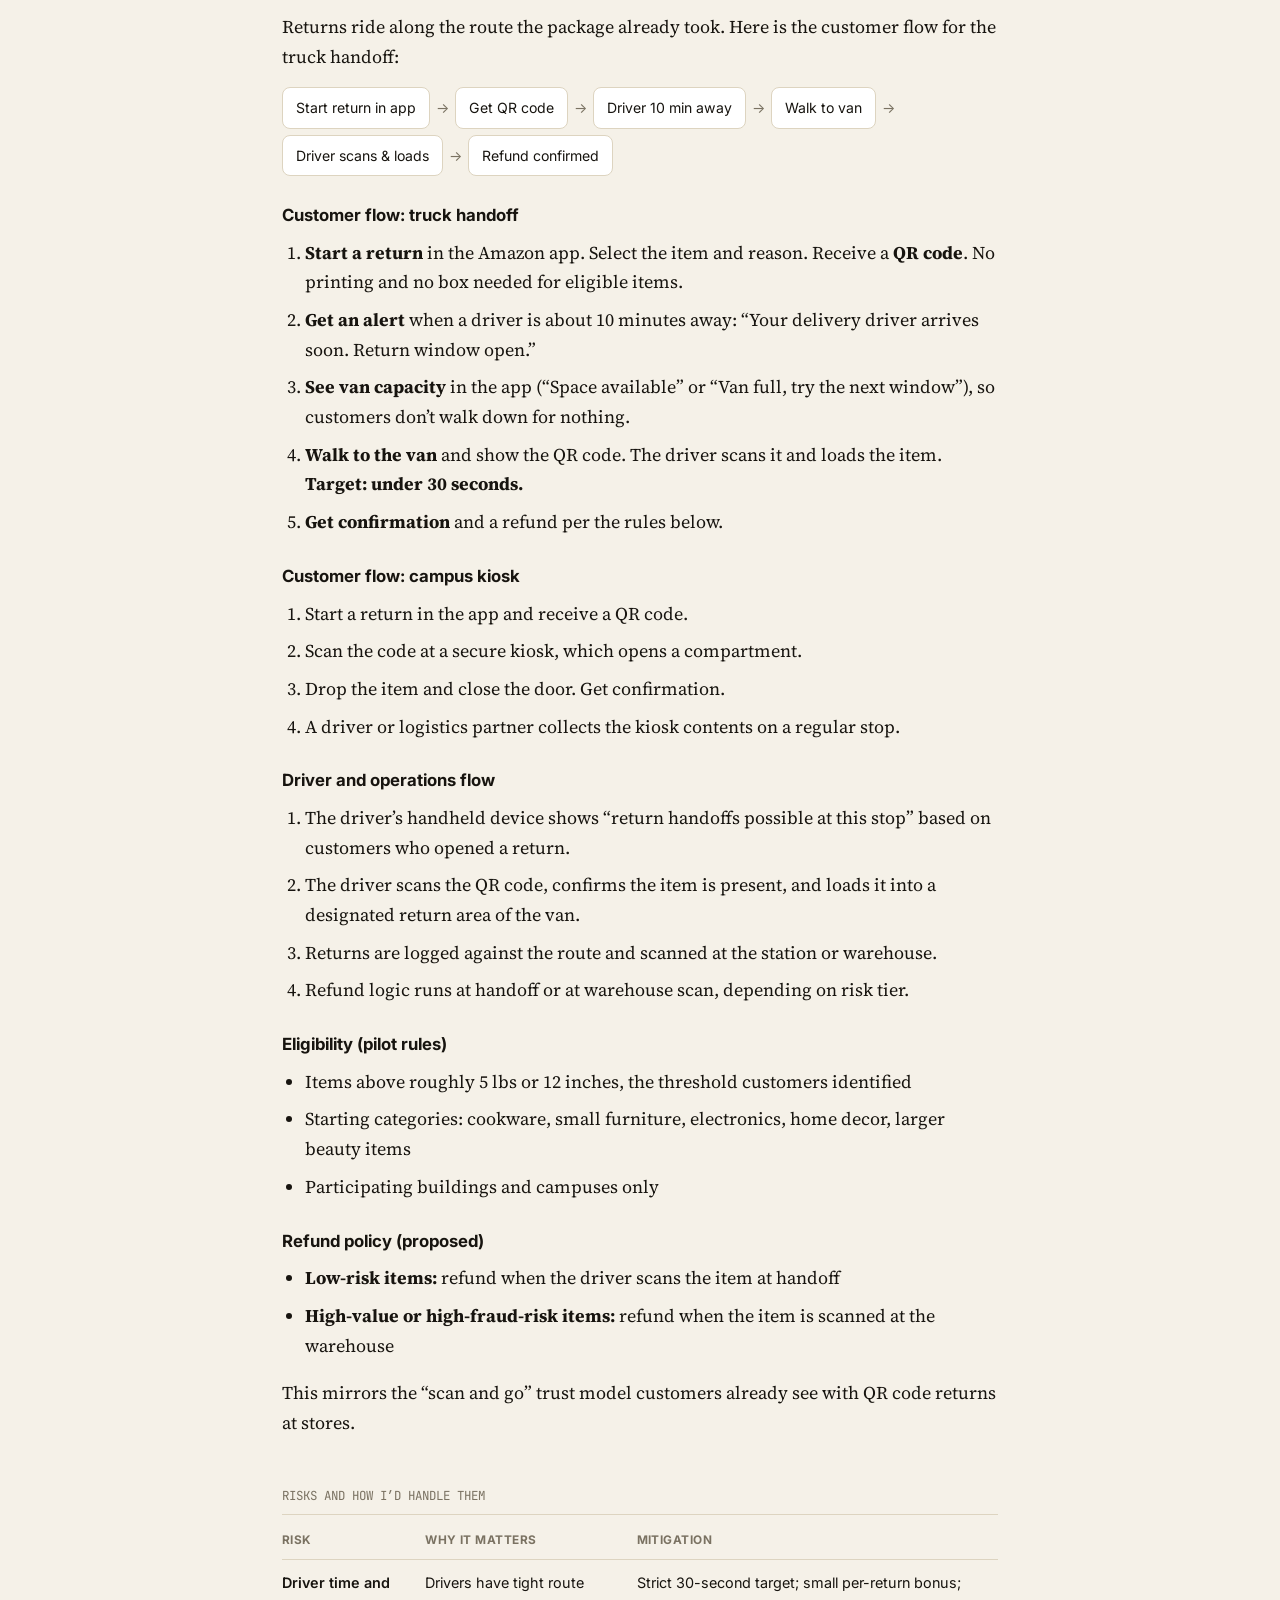
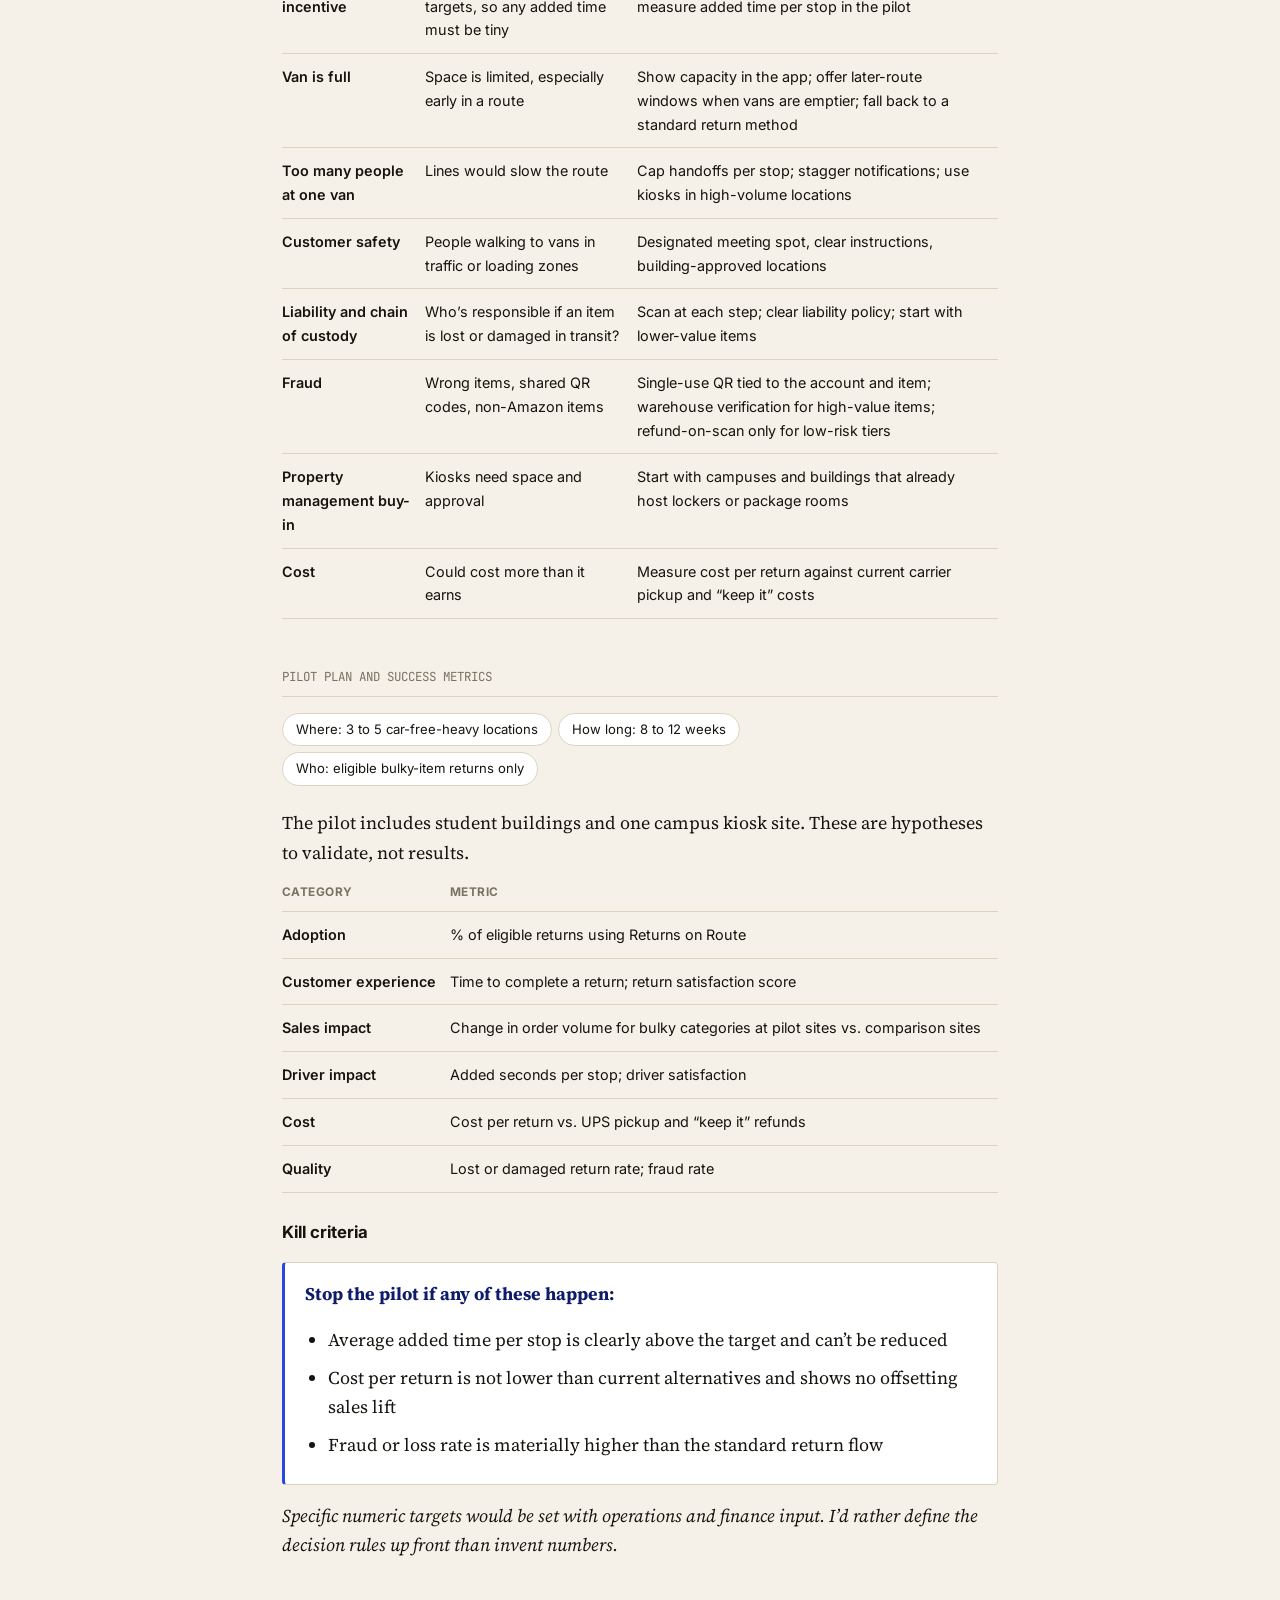
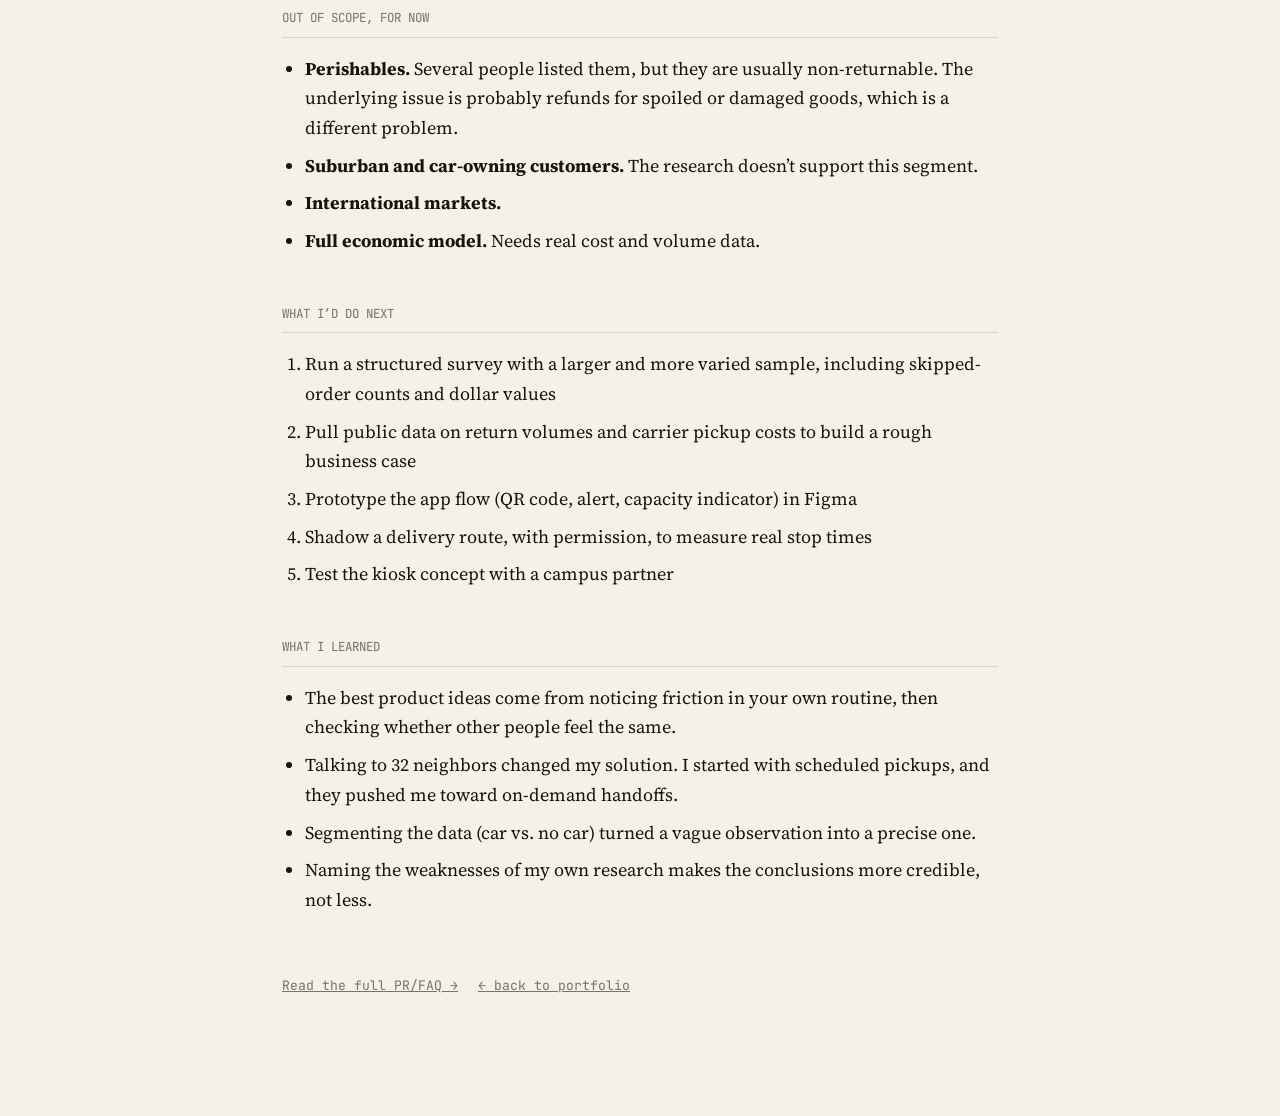
==== commit cec68079: "Remove car resident statistic from index.html Removed a statistic about residents with a car." ====
--- a/index.html
+++ b/index.html
@@ -17,7 +17,6 @@
 <div class="stats">
 <div><b>32</b><span>residents interviewed in one student building</span></div>
 <div><b>24 of 24</b><span>car-free residents hesitate to order because of returns</span></div>
-<div><b>0 of 8</b><span>residents with a car said the same</span></div>
 <div><b>20 of 24</b><span>car-free residents liked handing returns to drivers</span></div>
 </div>
 
